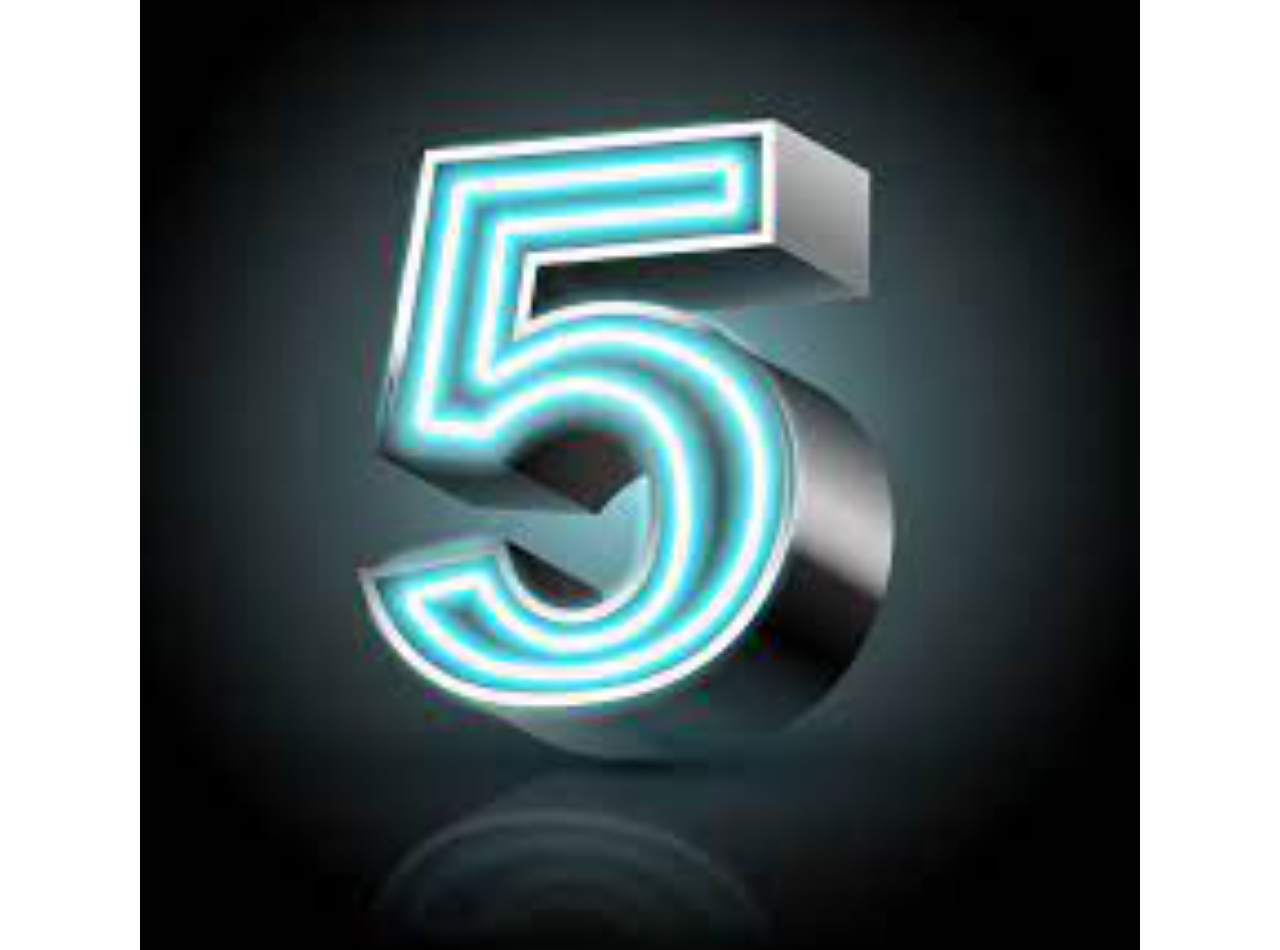
==== countdown.html @ c8fc45e4 "added verification page" ====
<!doctype html>
<html lang="en">
  <head>
    <meta charset="UTF-8" />
    <meta name="viewport" content="width=device-width, initial-scale=1.0" />
    <title>Countdown Timer</title>
    <style>
      body {
        display: flex;
        align-items: center;
        justify-content: center;
        height: 100vh;
        margin: 0;
      }
      #countdown {
        width: 1000px; /* Adjust the width as needed */
        height: 1000px; /* Automatically adjust height to maintain aspect ratio */
      }
    </style>
  </head>
  <body>
    <img id="countdown" src="/images/5.png" alt="Countdown" />
    <script>
      let count = 5;
      const countdownElement = document.getElementById("countdown");

      const countdownInterval = setInterval(() => {
        count--;

        if (count >= 1) {
          countdownElement.src = "images/" + count + ".png";
        } else {
          clearInterval(countdownInterval);
          window.location.href = "index.html"; // Change this to your actual file name
        }
      }, 1000);
    </script>
  </body>
</html>
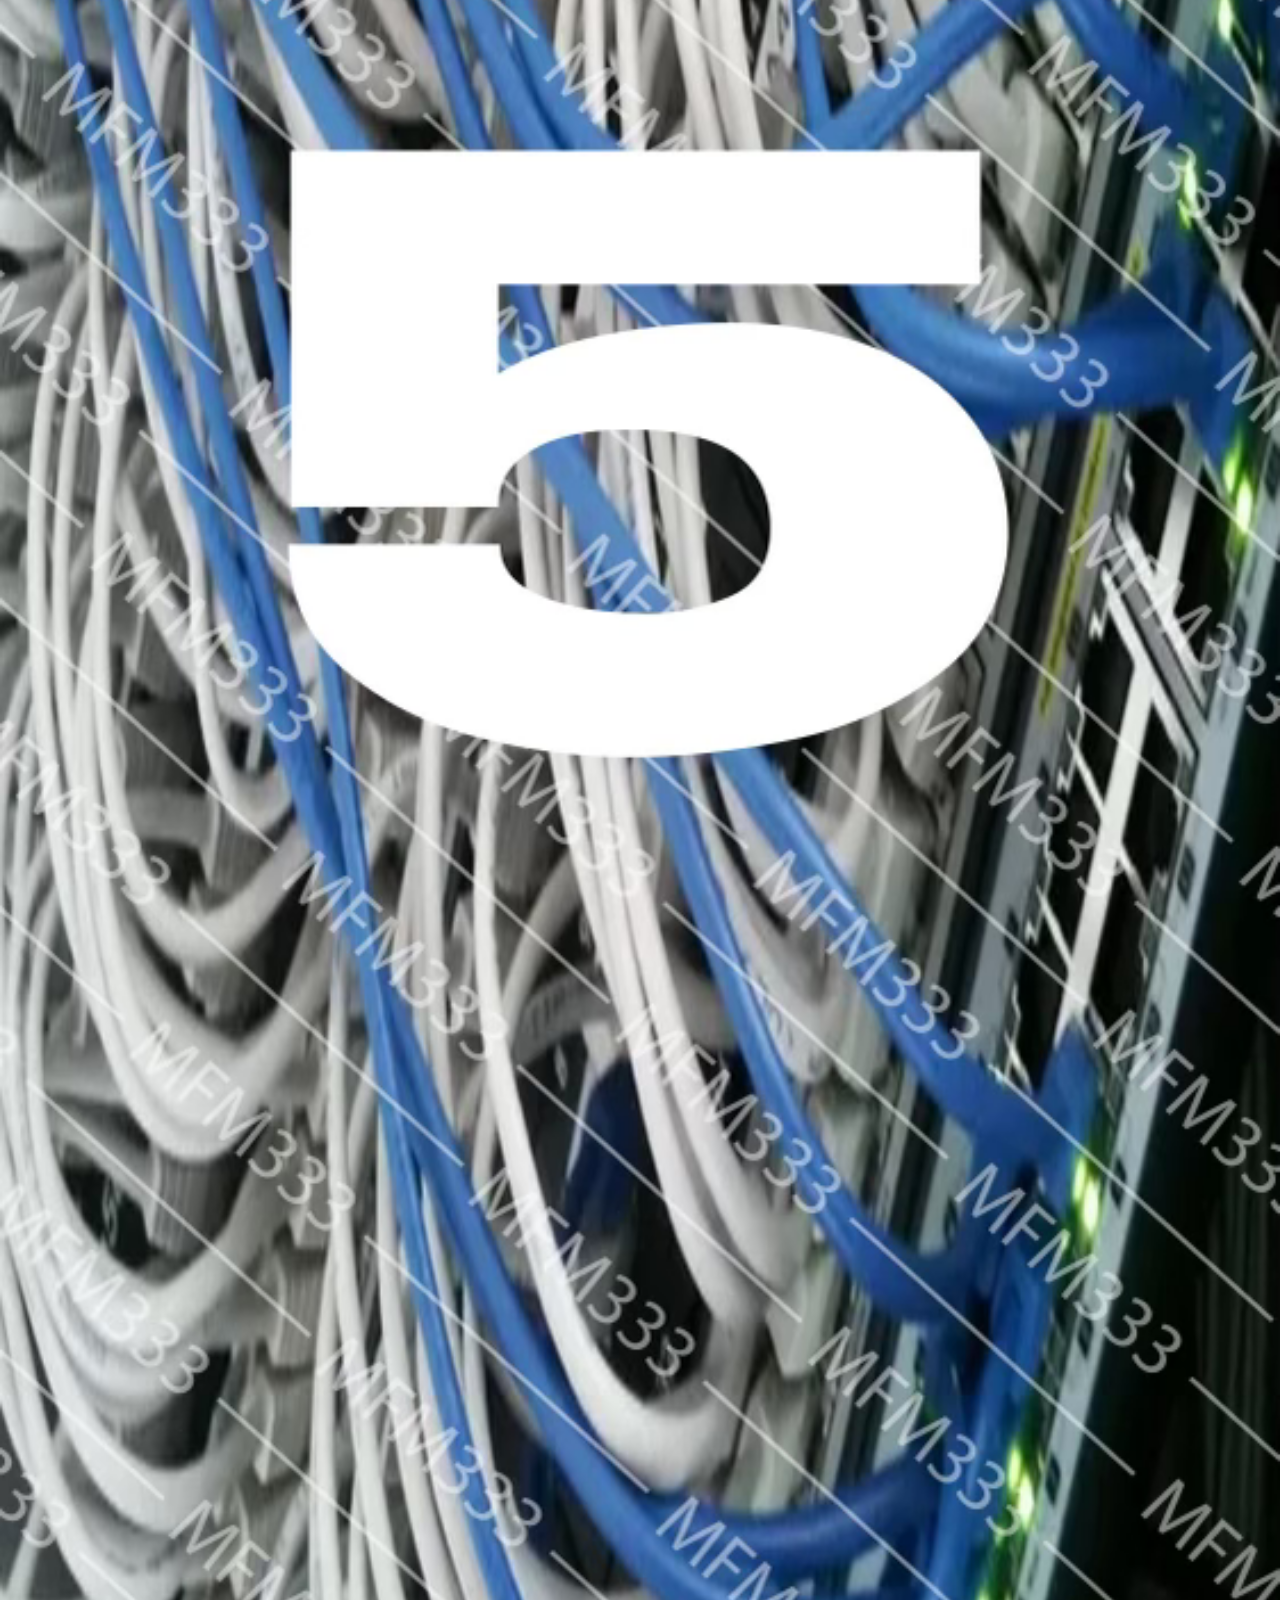
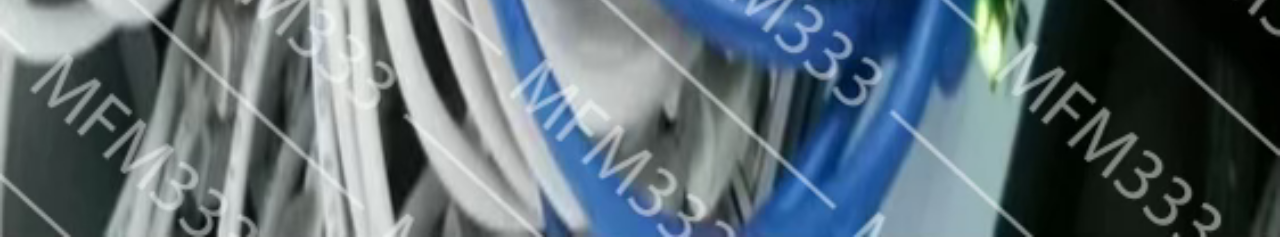
==== commit 5673184d: "added countdown page" ====
--- a/countdown.html
+++ b/countdown.html
@@ -13,8 +13,8 @@
         margin: 0;
       }
       #countdown {
-        width: 1000px; /* Adjust the width as needed */
-        height: 1000px; /* Automatically adjust height to maintain aspect ratio */
+        width: 100%; /* Adjust the width as needed */
+        height: auto; /* Automatically adjust height to maintain aspect ratio */
       }
     </style>
   </head>
